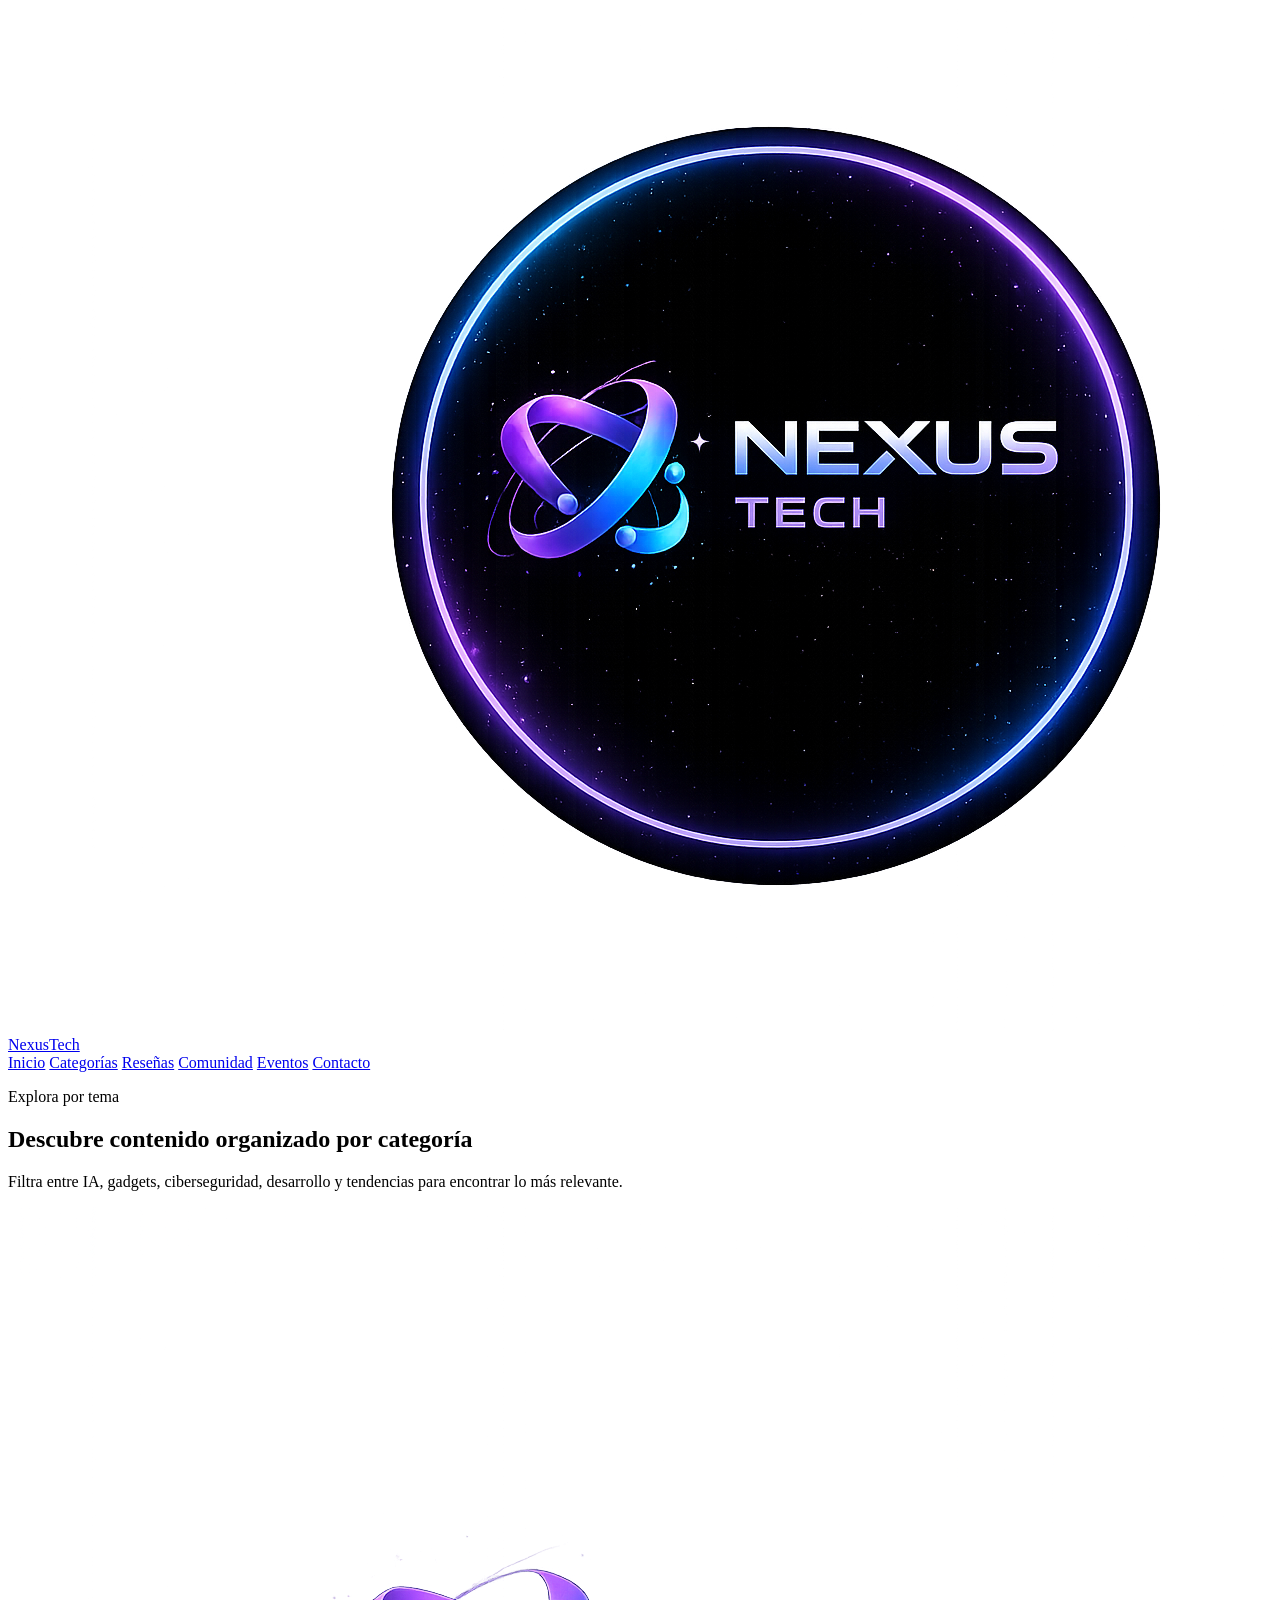
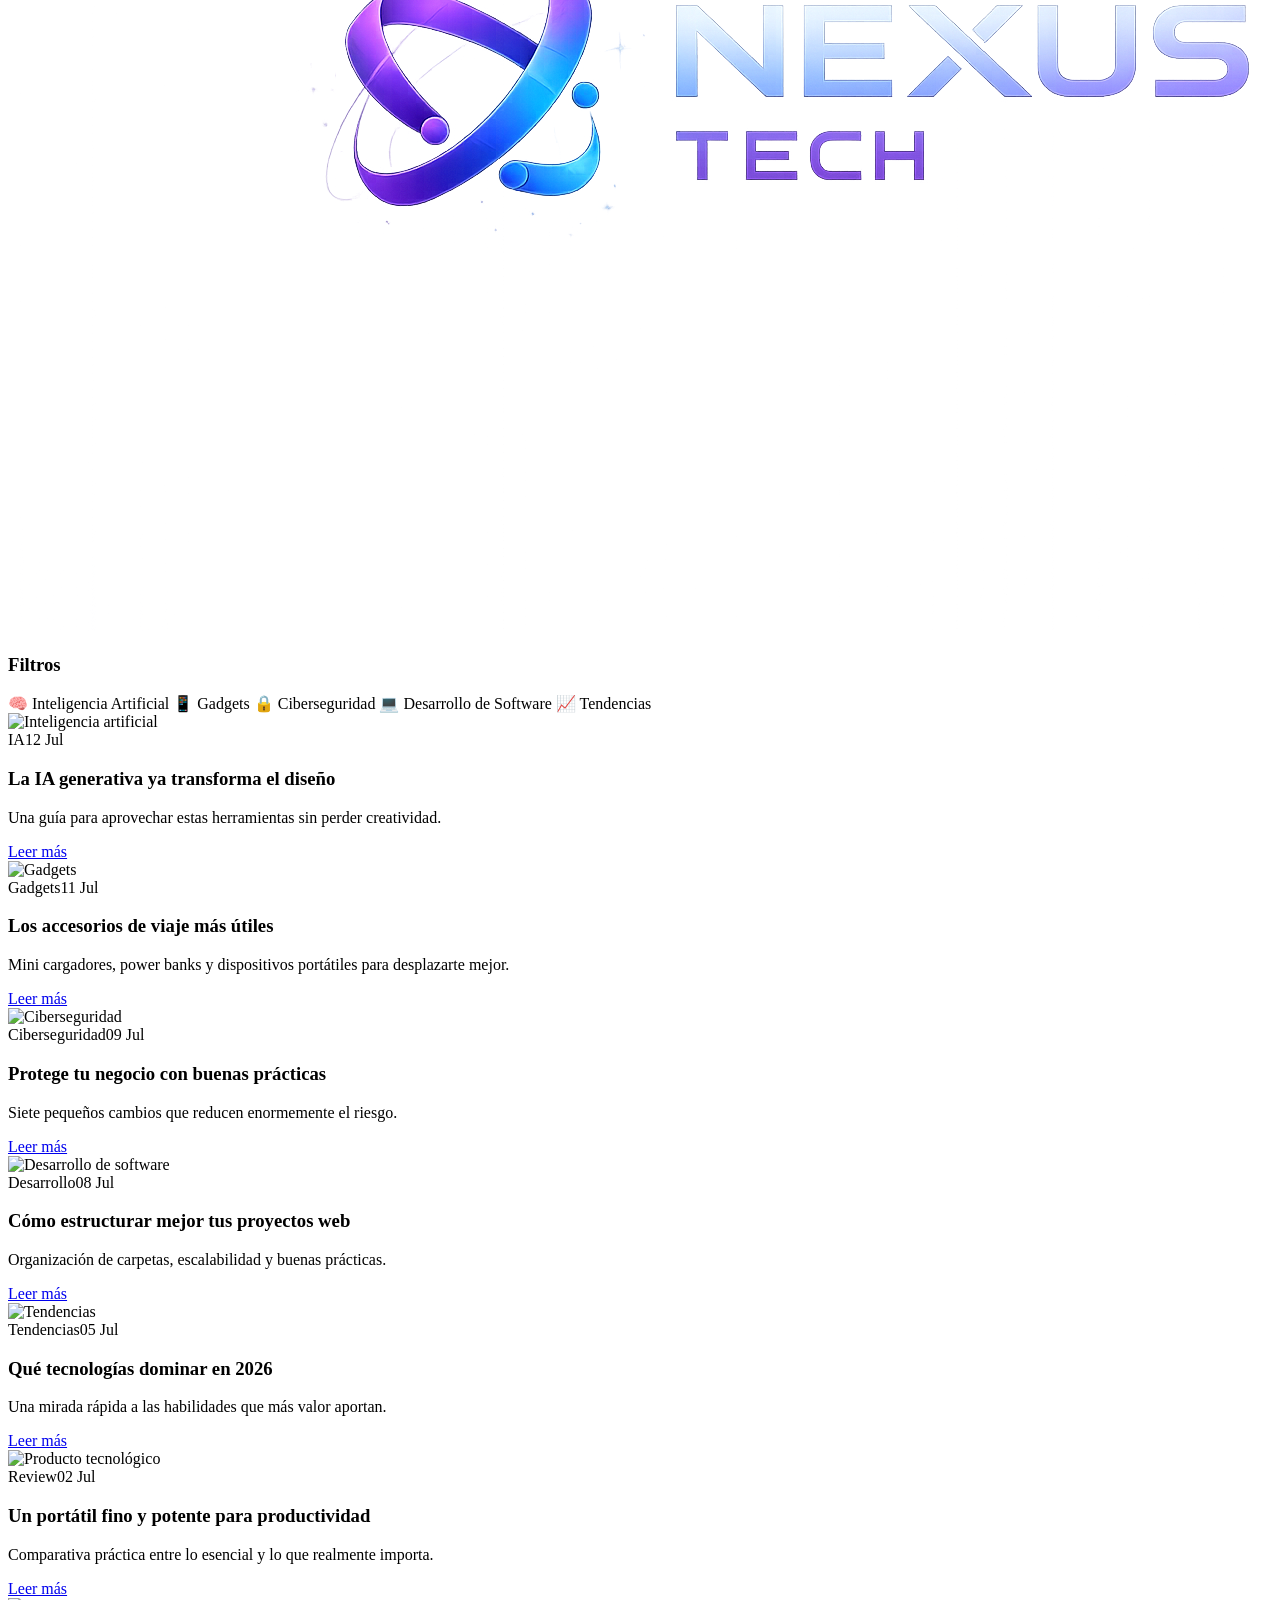
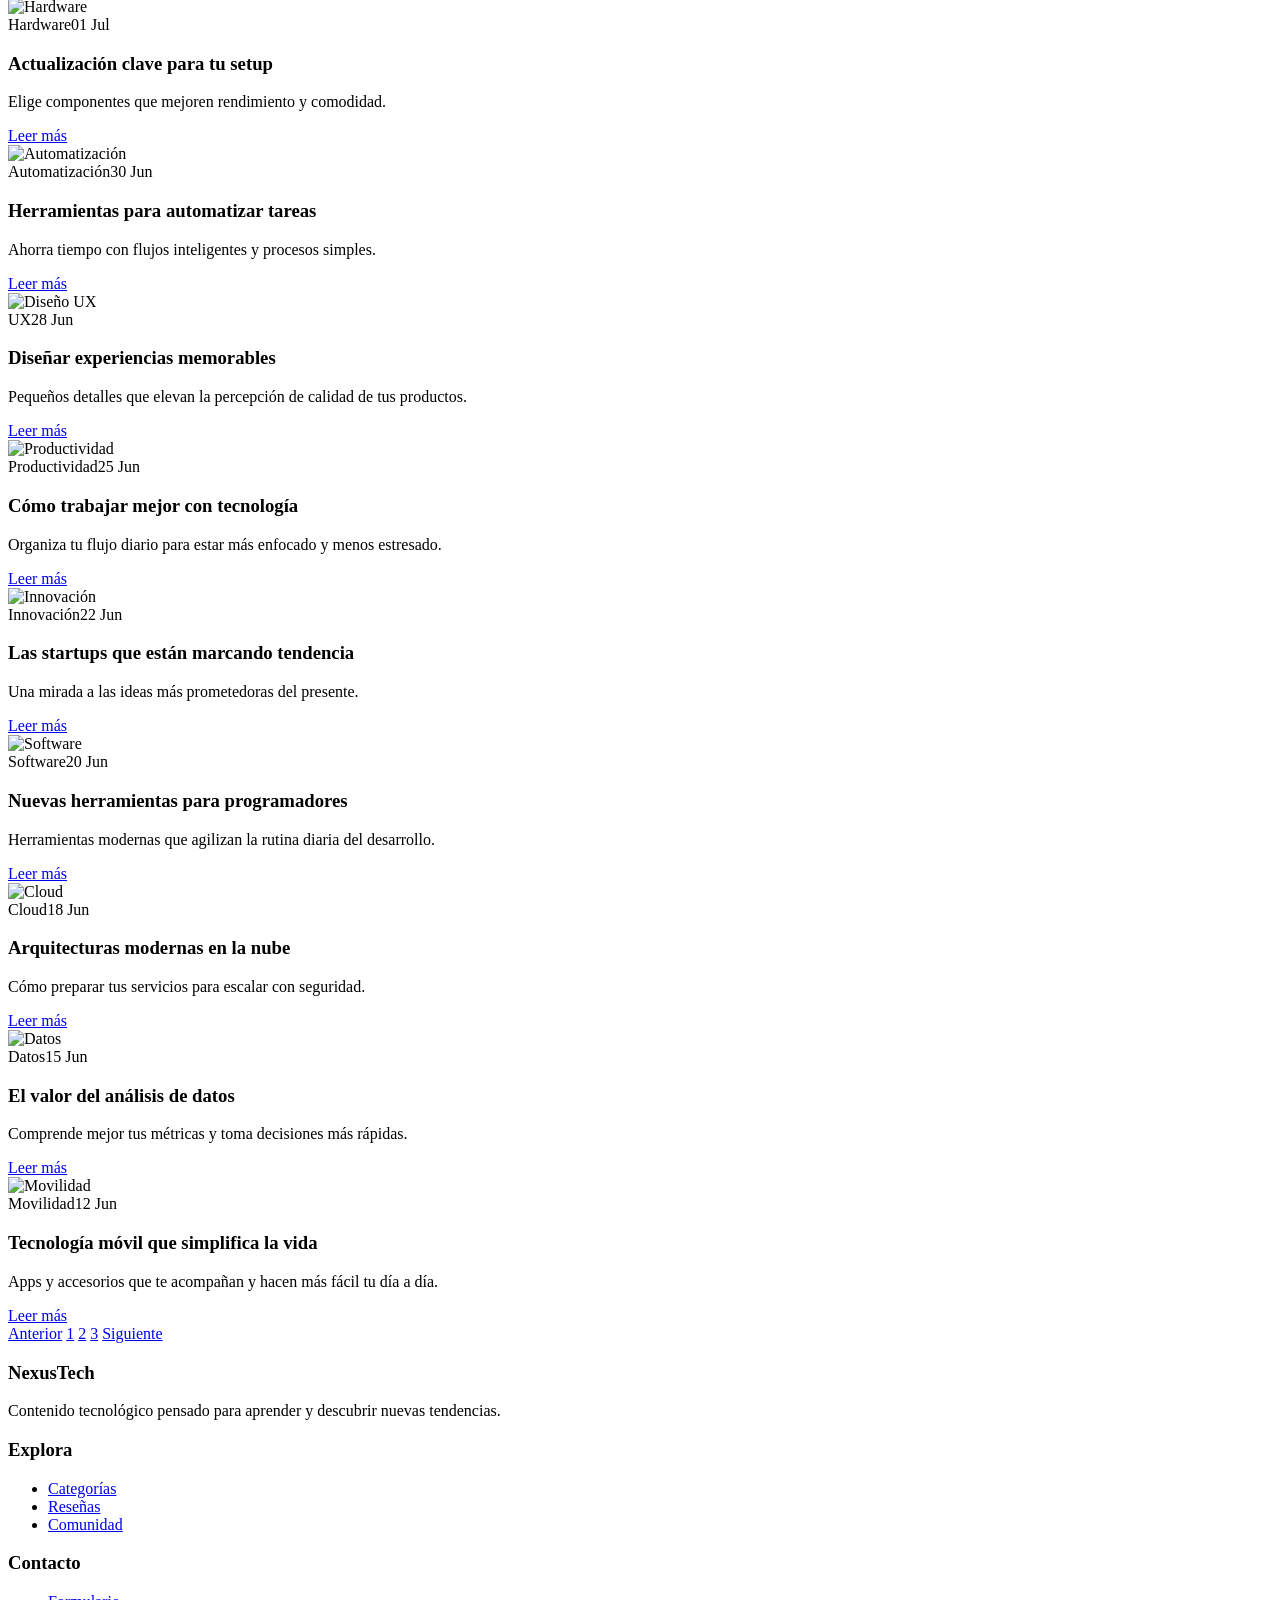
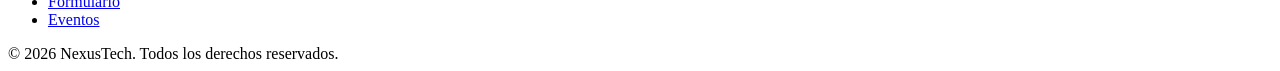
==== pages/categorias.html @ e72a9752 "feat: implementar página de categorías" ====
<!DOCTYPE html>
<html lang="es">
  <head>
    <meta charset="UTF-8" />
    <meta name="viewport" content="width=device-width, initial-scale=1.0" />
    <title>NexusTech | Categorías</title>
    <link rel="stylesheet" href="../assets/css/main.css" />
  </head>
  <body>
    <header class="site-header container">
      <a class="brand" href="../index.html">
        <img src="../assets/img/logo2.png" alt="Logo de NexusTech" />
        <span>NexusTech</span>
      </a>
      <nav class="site-nav" aria-label="Navegación principal">
        <a class="site-nav__link" href="../index.html">Inicio</a>
        <a class="site-nav__link site-nav__link--active" href="categorias.html">Categorías</a>
        <a class="site-nav__link" href="resenas.html">Reseñas</a>
        <a class="site-nav__link" href="comunidad.html">Comunidad</a>
        <a class="site-nav__link" href="eventos.html">Eventos</a>
        <a class="site-nav__link" href="contacto.html">Contacto</a>
      </nav>
    </header>

    <main class="page-main container">
      <section class="hero">
        <div class="hero__content">
          <p class="hero__eyebrow">Explora por tema</p>
          <h1 class="hero__headline">Descubre contenido organizado por categoría</h1>
          <p class="hero__text">Filtra entre IA, gadgets, ciberseguridad, desarrollo y tendencias para encontrar lo más relevante.</p>
        </div>
        <div class="hero__media">
          <img src="../assets/img/logo.png" alt="Ilustración de NexusTech" />
        </div>
      </section>

      <section class="section page-main--split">
        <aside class="sidebar">
          <h3>Filtros</h3>
          <div class="filter-list">
            <span class="filter-item">🧠 Inteligencia Artificial</span>
            <span class="filter-item">📱 Gadgets</span>
            <span class="filter-item">🔒 Ciberseguridad</span>
            <span class="filter-item">💻 Desarrollo de Software</span>
            <span class="filter-item">📈 Tendencias</span>
          </div>
        </aside>

        <div class="page-grid">
                    <div class="card-grid card-grid--compact">
            <article class="card">
              <img class="card__image" src="https://images.unsplash.com/photo-1677442136019-21780ecad995?auto=format&fit=crop&w=800&q=80" alt="Inteligencia artificial" />
              <div class="card__body">
                <div class="card__meta"><span>IA</span><span>12 Jul</span></div>
                <h3 class="card__title">La IA generativa ya transforma el diseño</h3>
                <p class="card__desc">Una guía para aprovechar estas herramientas sin perder creatividad.</p>
                <a class="btn btn--primary" href="#">Leer más</a>
              </div>
            </article>
            <article class="card">
              <img class="card__image" src="https://images.unsplash.com/photo-1518770660439-4636190af475?auto=format&fit=crop&w=800&q=80" alt="Gadgets" />
              <div class="card__body">
                <div class="card__meta"><span>Gadgets</span><span>11 Jul</span></div>
                <h3 class="card__title">Los accesorios de viaje más útiles</h3>
                <p class="card__desc">Mini cargadores, power banks y dispositivos portátiles para desplazarte mejor.</p>
                <a class="btn btn--primary" href="#">Leer más</a>
              </div>
            </article>
            <article class="card">
              <img class="card__image" src="https://images.unsplash.com/photo-1563013544-824ae1b704d3?auto=format&fit=crop&w=800&q=80" alt="Ciberseguridad" />
              <div class="card__body">
                <div class="card__meta"><span>Ciberseguridad</span><span>09 Jul</span></div>
                <h3 class="card__title">Protege tu negocio con buenas prácticas</h3>
                <p class="card__desc">Siete pequeños cambios que reducen enormemente el riesgo.</p>
                <a class="btn btn--primary" href="#">Leer más</a>
              </div>
            </article>
            <article class="card">
              <img class="card__image" src="https://images.unsplash.com/photo-1498050108023-c5249f4df085?auto=format&fit=crop&w=800&q=80" alt="Desarrollo de software" />
              <div class="card__body">
                <div class="card__meta"><span>Desarrollo</span><span>08 Jul</span></div>
                <h3 class="card__title">Cómo estructurar mejor tus proyectos web</h3>
                <p class="card__desc">Organización de carpetas, escalabilidad y buenas prácticas.</p>
                <a class="btn btn--primary" href="#">Leer más</a>
              </div>
            </article>
            <article class="card">
              <img class="card__image" src="https://images.unsplash.com/photo-1516321497487-e288fb19713f?auto=format&fit=crop&w=800&q=80" alt="Tendencias" />
              <div class="card__body">
                <div class="card__meta"><span>Tendencias</span><span>05 Jul</span></div>
                <h3 class="card__title">Qué tecnologías dominar en 2026</h3>
                <p class="card__desc">Una mirada rápida a las habilidades que más valor aportan.</p>
                <a class="btn btn--primary" href="#">Leer más</a>
              </div>
            </article>
            <article class="card">
              <img class="card__image" src="https://images.unsplash.com/photo-1526378722484-bd91ca387e72?auto=format&fit=crop&w=800&q=80" alt="Producto tecnológico" />
              <div class="card__body">
                <div class="card__meta"><span>Review</span><span>02 Jul</span></div>
                <h3 class="card__title">Un portátil fino y potente para productividad</h3>
                <p class="card__desc">Comparativa práctica entre lo esencial y lo que realmente importa.</p>
                <a class="btn btn--primary" href="#">Leer más</a>
              </div>
            </article>
            <article class="card">
              <img class="card__image" src="https://images.unsplash.com/photo-1516321318423-f06f85e504b3?auto=format&fit=crop&w=800&q=80" alt="Hardware" />
              <div class="card__body">
                <div class="card__meta"><span>Hardware</span><span>01 Jul</span></div>
                <h3 class="card__title">Actualización clave para tu setup</h3>
                <p class="card__desc">Elige componentes que mejoren rendimiento y comodidad.</p>
                <a class="btn btn--primary" href="#">Leer más</a>
              </div>
            </article>
            <article class="card">
              <img class="card__image" src="https://images.unsplash.com/photo-1545239351-1141bd82e8a6?auto=format&fit=crop&w=800&q=80" alt="Automatización" />
              <div class="card__body">
                <div class="card__meta"><span>Automatización</span><span>30 Jun</span></div>
                <h3 class="card__title">Herramientas para automatizar tareas</h3>
                <p class="card__desc">Ahorra tiempo con flujos inteligentes y procesos simples.</p>
                <a class="btn btn--primary" href="#">Leer más</a>
              </div>
            </article>
            <article class="card">
              <img class="card__image" src="https://images.unsplash.com/photo-1515879218367-8466d910aaa4?auto=format&fit=crop&w=800&q=80" alt="Diseño UX" />
              <div class="card__body">
                <div class="card__meta"><span>UX</span><span>28 Jun</span></div>
                <h3 class="card__title">Diseñar experiencias memorables</h3>
                <p class="card__desc">Pequeños detalles que elevan la percepción de calidad de tus productos.</p>
                <a class="btn btn--primary" href="#">Leer más</a>
              </div>
            </article>
            <article class="card">
              <img class="card__image" src="https://images.unsplash.com/photo-1552664730-d307ca884978?auto=format&fit=crop&w=800&q=80" alt="Productividad" />
              <div class="card__body">
                <div class="card__meta"><span>Productividad</span><span>25 Jun</span></div>
                <h3 class="card__title">Cómo trabajar mejor con tecnología</h3>
                <p class="card__desc">Organiza tu flujo diario para estar más enfocado y menos estresado.</p>
                <a class="btn btn--primary" href="#">Leer más</a>
              </div>
            </article>
            <article class="card">
              <img class="card__image" src="https://images.unsplash.com/photo-1518770660439-4636190af475?auto=format&fit=crop&w=800&q=80" alt="Innovación" />
              <div class="card__body">
                <div class="card__meta"><span>Innovación</span><span>22 Jun</span></div>
                <h3 class="card__title">Las startups que están marcando tendencia</h3>
                <p class="card__desc">Una mirada a las ideas más prometedoras del presente.</p>
                <a class="btn btn--primary" href="#">Leer más</a>
              </div>
            </article>
            <article class="card">
              <img class="card__image" src="https://images.unsplash.com/photo-1498050108023-c5249f4df085?auto=format&fit=crop&w=800&q=80" alt="Software" />
              <div class="card__body">
                <div class="card__meta"><span>Software</span><span>20 Jun</span></div>
                <h3 class="card__title">Nuevas herramientas para programadores</h3>
                <p class="card__desc">Herramientas modernas que agilizan la rutina diaria del desarrollo.</p>
                <a class="btn btn--primary" href="#">Leer más</a>
              </div>
            </article>
            <article class="card">
              <img class="card__image" src="https://images.unsplash.com/photo-1518770660439-4636190af475?auto=format&fit=crop&w=800&q=80" alt="Cloud" />
              <div class="card__body">
                <div class="card__meta"><span>Cloud</span><span>18 Jun</span></div>
                <h3 class="card__title">Arquitecturas modernas en la nube</h3>
                <p class="card__desc">Cómo preparar tus servicios para escalar con seguridad.</p>
                <a class="btn btn--primary" href="#">Leer más</a>
              </div>
            </article>
            <article class="card">
              <img class="card__image" src="https://images.unsplash.com/photo-1516321497487-e288fb19713f?auto=format&fit=crop&w=800&q=80" alt="Datos" />
              <div class="card__body">
                <div class="card__meta"><span>Datos</span><span>15 Jun</span></div>
                <h3 class="card__title">El valor del análisis de datos</h3>
                <p class="card__desc">Comprende mejor tus métricas y toma decisiones más rápidas.</p>
                <a class="btn btn--primary" href="#">Leer más</a>
              </div>
            </article>
            <article class="card">
              <img class="card__image" src="https://images.unsplash.com/photo-1526379095098-d400fd0bf935?auto=format&fit=crop&w=800&q=80" alt="Movilidad" />
              <div class="card__body">
                <div class="card__meta"><span>Movilidad</span><span>12 Jun</span></div>
                <h3 class="card__title">Tecnología móvil que simplifica la vida</h3>
                <p class="card__desc">Apps y accesorios que te acompañan y hacen más fácil tu día a día.</p>
                <a class="btn btn--primary" href="#">Leer más</a>
              </div>
            </article>
          </div>
          <div class="pagination" aria-label="Paginación">
            <a class="pagination__item" href="#">Anterior</a>
            <a class="pagination__item pagination__item--active" href="#">1</a>
            <a class="pagination__item" href="#">2</a>
            <a class="pagination__item" href="#">3</a>
            <a class="pagination__item" href="#">Siguiente</a>
          </div>
        </div>
      </section>
    </main>

    <footer class="site-footer">
      <div class="site-footer__content container">
        <div>
          <h3>NexusTech</h3>
          <p>Contenido tecnológico pensado para aprender y descubrir nuevas tendencias.</p>
        </div>
        <div>
          <h3>Explora</h3>
          <ul>
            <li><a href="categorias.html">Categorías</a></li>
            <li><a href="resenas.html">Reseñas</a></li>
            <li><a href="comunidad.html">Comunidad</a></li>
          </ul>
        </div>
        <div>
          <h3>Contacto</h3>
          <ul>
            <li><a href="contacto.html">Formulario</a></li>
            <li><a href="eventos.html">Eventos</a></li>
          </ul>
        </div>
      </div>
      <div class="site-footer__bottom">© 2026 NexusTech. Todos los derechos reservados.</div>
    </footer>
  </body>
</html>
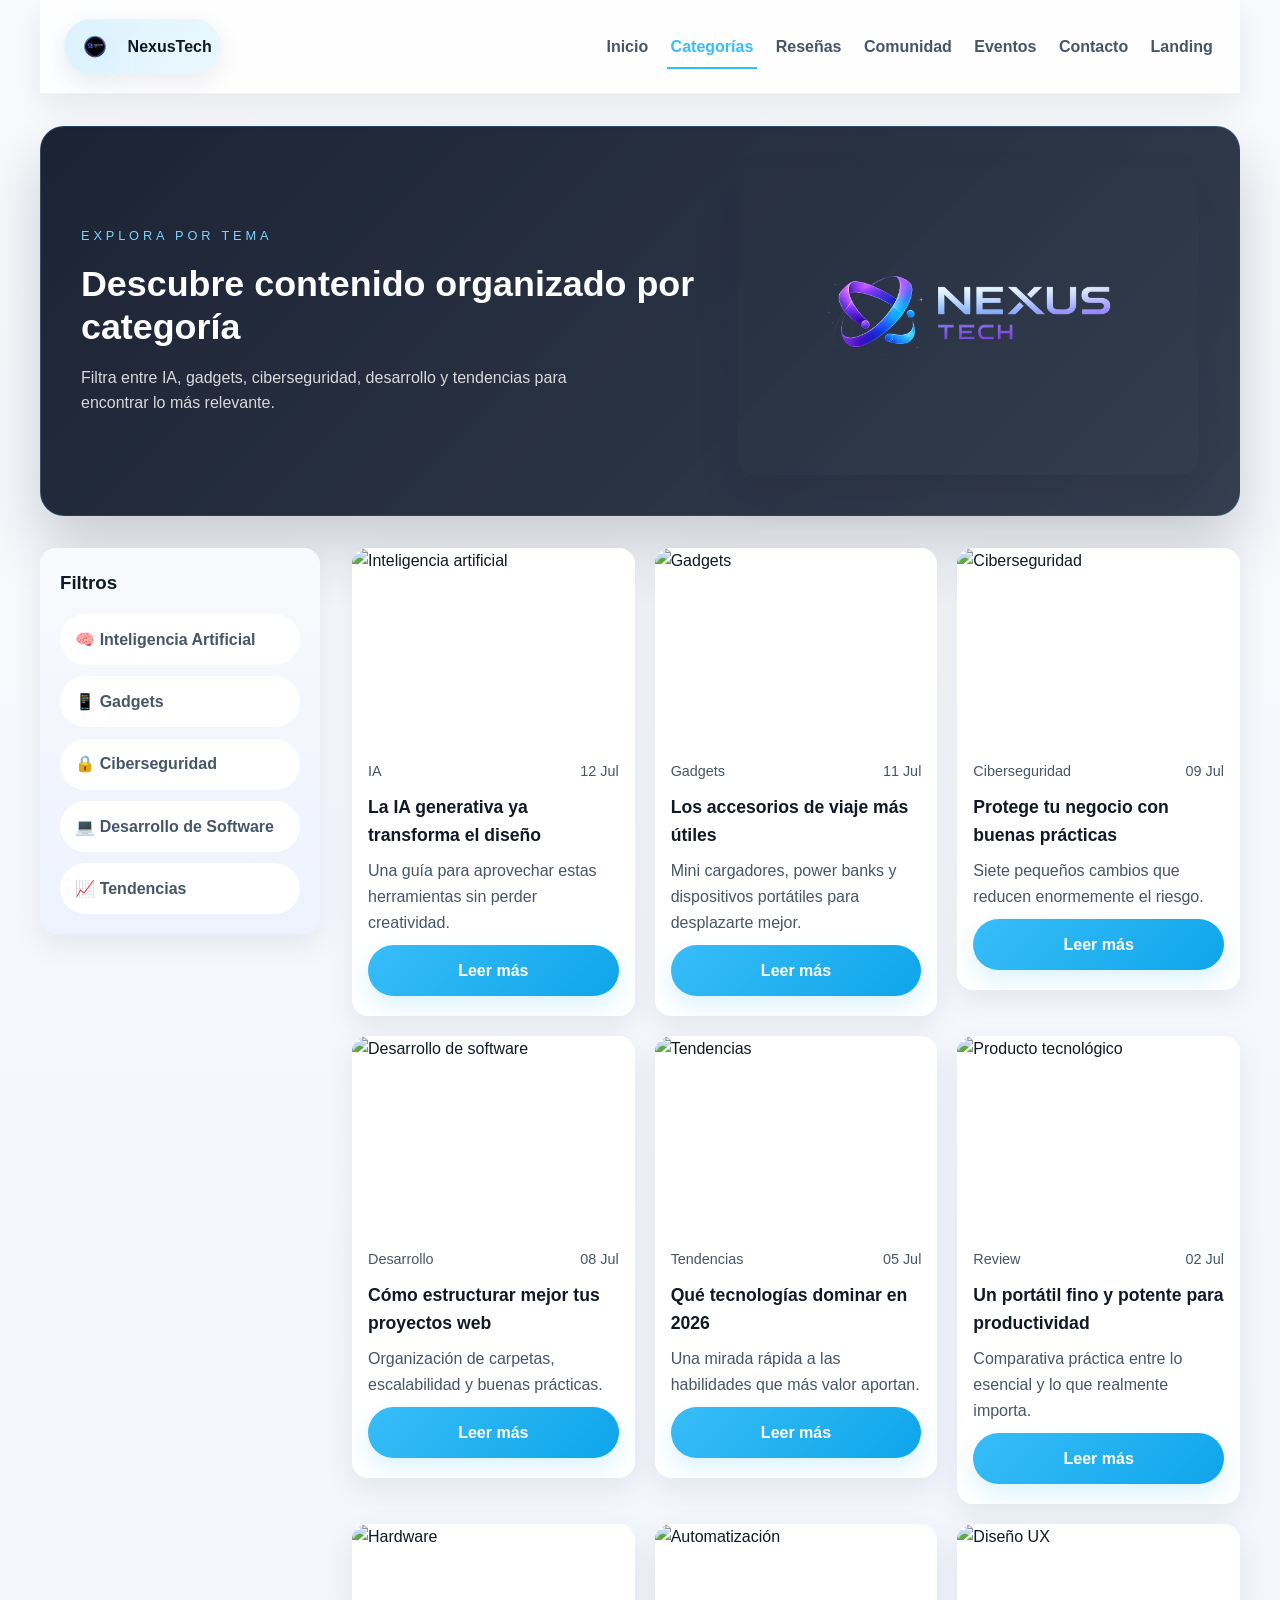
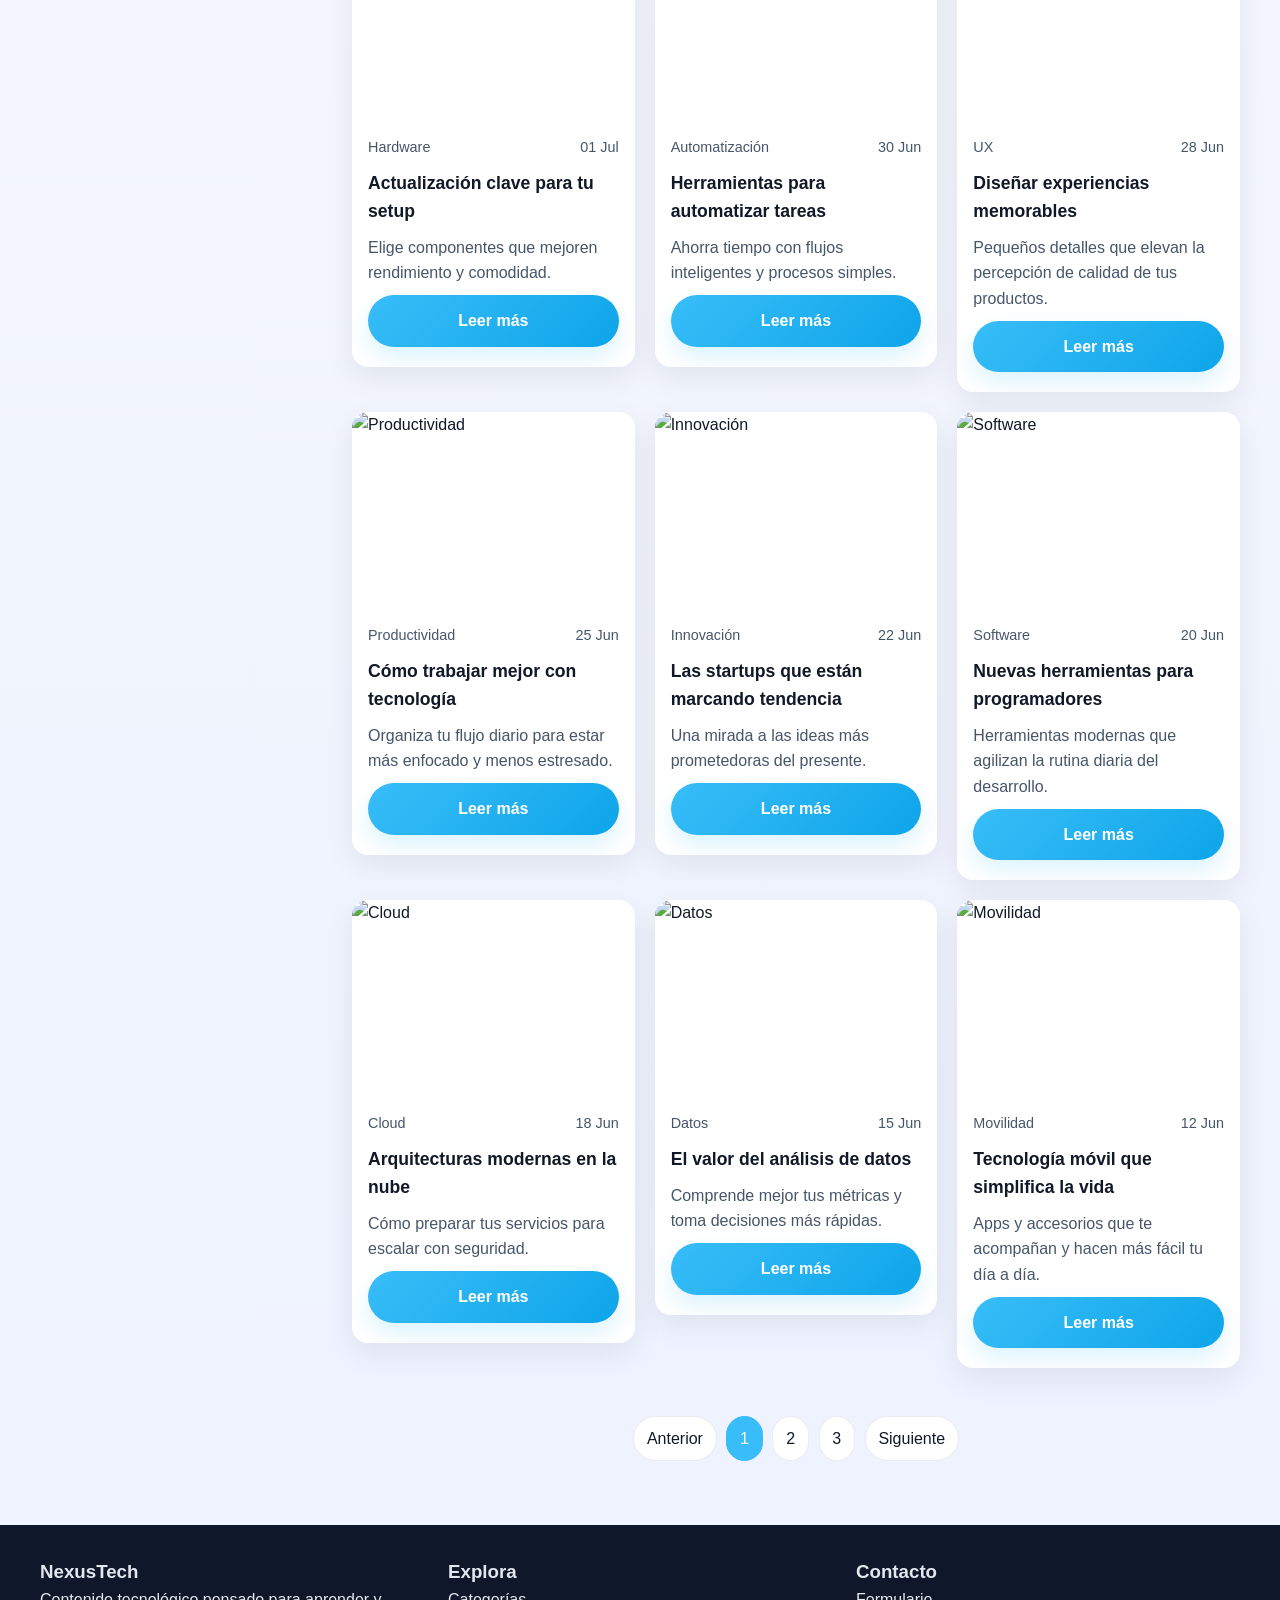
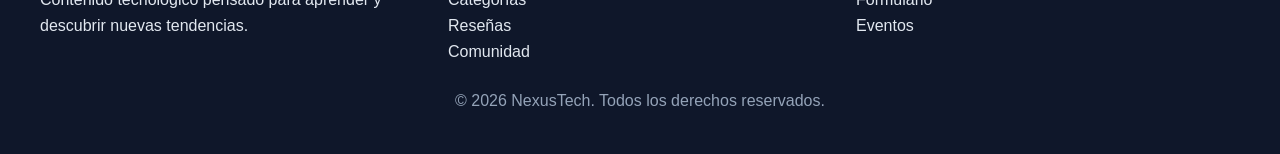
==== commit 8cefa6e5: ":sparkles: feat: Examen" ====
--- a/pages/categorias.html
+++ b/pages/categorias.html
@@ -19,6 +19,8 @@
         <a class="site-nav__link" href="comunidad.html">Comunidad</a>
         <a class="site-nav__link" href="eventos.html">Eventos</a>
         <a class="site-nav__link" href="contacto.html">Contacto</a>
+        <a class="site-nav__link " href="landing.html">Landing</a>
+
       </nav>
     </header>
 
--- a/assets/css/main.css
+++ b/assets/css/main.css
@@ -0,0 +1,609 @@
+@import url("layout.css");
+@import url("components.css");
+@import url("responsive.css");
+:root {
+  --color-accent: #38bdf8;
+  --color-dark: #0f172a;
+  --color-text: #111827;
+  --color-muted: #475569;
+  --shadow-sm: 0 10px 30px rgba(15, 23, 42, 0.08);
+  --shadow-md: 0 20px 40px rgba(15, 23, 42, 0.12);
+  --shadow-xl: 0 30px 60px rgba(15, 23, 42, 0.2);
+}
+
+* {
+  box-sizing: border-box;
+  margin: 0;
+  padding: 0;
+}
+
+body {
+  font-family: "Segoe UI", Tahoma, Geneva, Verdana, sans-serif;
+  background: linear-gradient(180deg, #f8fafc 0%, #eef2ff 100%);
+  color: var(--color-text);
+  line-height: 1.6;
+ 
+}
+
+a {
+  color: inherit;
+  text-decoration: none;
+}
+
+img {
+  display: block;
+  max-width: 100%;
+}
+
+ul {
+  list-style: none;
+}
+
+.container {
+  width: min(1200px, calc(100% - 2rem));
+  margin: 0 auto;
+}
+
+.page-main {
+  padding: 2rem 0 4rem;
+}
+
+.page-main--split {
+  display: grid;
+  grid-template-columns: minmax(220px, 280px) 1fr;
+  gap: 2rem;
+  align-items: start;
+}
+
+.site-header {
+  display: flex;
+  justify-content: space-between;
+  align-items: center;
+  gap: 1rem;
+  padding: 1.2rem 1.5rem;
+  background: rgba(255, 255, 255, 0.8);
+  backdrop-filter: blur(16px);
+  position: sticky;
+  top: 0;
+  z-index: 20;
+  box-shadow: 0 10px 30px rgba(15, 23, 42, 0.08);
+}
+
+.brand {
+  display: inline-flex;
+  align-items: center;
+  gap: 0.75rem;
+  font-weight: 700;
+  color: var(--color-text);
+}
+
+.brand img {
+  width: 42px;
+  height: 42px;
+}
+
+.site-nav {
+  display: flex;
+  gap: 1rem;
+  flex-wrap: wrap;
+}
+
+.site-nav__link {
+  position: relative;
+  padding: 0.35rem 0.2rem;
+  font-weight: 600;
+  color: var(--color-muted);
+  transition: color 0.2s ease;
+}
+
+.site-nav__link::after {
+  content: "";
+  position: absolute;
+  left: 0;
+  bottom: -0.25rem;
+  width: 100%;
+  height: 2px;
+  background: var(--color-accent);
+  transform: scaleX(0);
+  transform-origin: center;
+  transition: transform 0.2s ease;
+}
+
+.site-nav__link:hover,
+.site-nav__link--active {
+  color: var(--color-accent);
+}
+
+.site-nav__link:hover::after,
+.site-nav__link--active::after {
+  transform: scaleX(1);
+}
+
+.hero {
+  display: grid;
+  grid-template-columns: 1.15fr 0.85fr;
+  gap: 2rem;
+  align-items: center;
+  padding: 2.5rem;
+  border-radius: 1.5rem;
+  background: linear-gradient(135deg, rgba(15, 23, 42, 0.95), rgba(30, 41, 59, 0.9));
+  color: white;
+  box-shadow: var(--shadow-xl);
+  
+}
+
+.hero_landing {
+  display: grid;
+  grid-template-columns: 1.15fr 0.85fr;
+    gap: 2rem;
+  align-items: center;
+  padding: 2.5rem;
+  border-radius: 1.5rem;
+  color: white;
+  box-shadow: var(--shadow-xl);
+  height: 100vh;
+  background-image:linear-gradient(rgb(0, 0, 0, 0.5),rgb(0, 0, 0, 0.5)), url("/assets/img/innovacion-tecnologica.jpg");
+  background-size: cover;
+  background-position: center;
+  
+}
+
+
+
+
+
+
+
+.hero__content {
+  display: flex;
+  flex-direction: column;
+  gap: 1rem;
+}
+
+.hero__eyebrow {
+  font-size: 0.8rem;
+  letter-spacing: 0.3em;
+  text-transform: uppercase;
+  color: #7dd3fc;
+}
+
+.hero__headline {
+  font-size: clamp(1.8rem, 2.8vw, 2.8rem);
+  line-height: 1.2;
+}
+
+.hero__text {
+  color: rgba(255, 255, 255, 0.82);
+  max-width: 60ch;
+}
+
+.hero_landing__text {
+  color: rgba(255, 255, 255, 0.82);
+  max-width: 60rem;
+}
+
+.hero__actions {
+  display: flex;
+  gap: 1rem;
+  flex-wrap: wrap;
+  margin-top: 0.5rem;
+}
+
+.hero__media img {
+  width: 100%;
+  border-radius: 1.25rem;
+  box-shadow: var(--shadow-md);
+}
+
+.section {
+  margin-top: 2rem;
+}
+
+.section__header {
+  display: flex;
+  justify-content: space-between;
+  align-items: center;
+  margin-bottom: 1rem;
+}
+
+.section__header h2,
+.section__header h3 {
+  font-size: 1.35rem;
+}
+
+.card-grid {
+  display: grid;
+  grid-template-columns: repeat(3, minmax(0, 1fr));
+  gap: 1.25rem;
+  align-items: start;
+}
+
+.card-grid--compact {
+  grid-template-columns: repeat(3, minmax(0, 1fr));
+}
+
+.page-grid {
+  display: grid;
+  gap: 1.5rem;
+}
+
+.page-grid--2 {
+  grid-template-columns: repeat(2, minmax(0, 1fr));
+}
+
+.sidebar {
+  background: linear-gradient(180deg, #f8fafc, #eef2ff);
+  padding: 1.25rem;
+  border-radius: 1rem;
+  box-shadow: var(--shadow-sm);
+}
+
+.filter-list {
+  display: flex;
+  flex-direction: column;
+  gap: 0.7rem;
+  margin-top: 1rem;
+}
+
+.filter-item {
+  display: inline-flex;
+  align-items: center;
+  gap: 0.7rem;
+  padding: 0.8rem 0.95rem;
+  border-radius: 999px;
+  background: white;
+  color: var(--color-muted);
+  font-weight: 600;
+}
+
+.pagination {
+  display: flex;
+  justify-content: center;
+  gap: 0.6rem;
+  margin-top: 1.5rem;
+  flex-wrap: wrap;
+}
+
+.pagination__item {
+  min-width: 2.25rem;
+  padding: 0.55rem 0.8rem;
+  border-radius: 999px;
+  text-align: center;
+  background: white;
+  color: var(--color-text);
+  border: 1px solid rgba(15, 23, 42, 0.08);
+}
+
+.pagination__item--active {
+  background: var(--color-accent);
+  color: white;
+  border-color: var(--color-accent);
+}
+
+.site-footer {
+  padding: 2rem 1.5rem 2.5rem;
+  background: var(--color-dark);
+  color: #e2e8f0;
+}
+
+.site-footer__content {
+  display: grid;
+  grid-template-columns: repeat(3, minmax(0, 1fr));
+  gap: 1.5rem;
+  max-width: 1200px;
+  margin: 0 auto;
+}
+
+.site-footer__bottom {
+  text-align: center;
+  margin-top: 1.5rem;
+  color: #94a3b8;
+}
+
+.contact-layout {
+  display: grid;
+  grid-template-columns: 1.1fr 0.9fr;
+  gap: 1.5rem;
+}
+
+.contact-card,
+.review-card,
+.forum-card,
+.event-card,
+.table-card {
+  background: white;
+  border-radius: 1rem;
+  padding: 1.25rem;
+  box-shadow: var(--shadow-sm);
+}
+
+.btn {
+  display: inline-flex;
+  align-items: center;
+  justify-content: center;
+  padding: 0.8rem 1.2rem;
+  border-radius: 999px;
+  font-weight: 700;
+  transition: transform 0.2s ease, box-shadow 0.2s ease, background 0.2s ease;
+  cursor: pointer;
+}
+
+.btn:hover {
+  transform: translateY(-2px);
+  box-shadow: var(--shadow-sm);
+}
+
+.btn--primary {
+  background: linear-gradient(135deg, var(--color-accent), #0ea5e9);
+  color: white;
+}
+
+.btn--secondary {
+  background: white;
+  color: var(--color-dark);
+}
+
+.card {
+  display: flex;
+  flex-direction: column;
+  gap: 1rem;
+  border-radius: 1rem;
+  overflow: hidden;
+  background: white;
+  box-shadow: var(--shadow-sm);
+  transition: transform 0.25s ease, box-shadow 0.25s ease;
+}
+
+.card:hover {
+  transform: translateY(-6px);
+  box-shadow: var(--shadow-md);
+}
+
+.card__image {
+  height: 180px;
+  object-fit: cover;
+}
+
+.card__body {
+  padding: 1rem 1rem 1.25rem;
+  display: flex;
+  flex-direction: column;
+  gap: 0.6rem;
+}
+
+.card__meta {
+  display: flex;
+  justify-content: space-between;
+  gap: 0.75rem;
+  font-size: 0.9rem;
+  color: var(--color-muted);
+}
+
+.card__title {
+  font-size: 1.1rem;
+  color: var(--color-text);
+}
+
+.card__desc {
+  color: var(--color-muted);
+}
+
+.text-link {
+  color: var(--color-accent);
+  font-weight: 600;
+}
+
+.review-card {
+  display: flex;
+  flex-direction: column;
+  gap: 0.7rem;
+}
+
+.review-card__stars {
+  color: #f59e0b;
+  font-size: 1.1rem;
+  letter-spacing: 0.1em;
+}
+
+.table-card {
+  overflow-x: auto;
+}
+
+.table {
+  width: 100%;
+  border-collapse: collapse;
+  min-width: 560px;
+}
+
+.table th,
+.table td {
+  padding: 0.9rem;
+  border-bottom: 1px solid #e2e8f0;
+  text-align: left;
+}
+
+.table th {
+  background: #f8fafc;
+  color: var(--color-text);
+}
+
+/* Acordeón artículos (moved from inline) */
+.card-toggle { display: none; }
+.card-more {
+  max-height: 0;
+  overflow: hidden;
+  opacity: 0;
+  transition: max-height 320ms ease, opacity 240ms ease, margin-top 200ms ease;
+  margin-top: 0;
+}
+/* Cuando el radio dentro del mismo .card__body esté checked, mostrar el panel */
+.card__body .card-toggle:checked ~ .card-more {
+  max-height: 1000px;
+  opacity: 1;
+  margin-top: 0.75rem;
+}
+.card-more .close-label { display: inline-block; margin-right: 1rem; cursor: pointer; color: inherit; text-decoration: underline; }
+
+@media (min-width: 801px) {
+  .card-more { background: transparent; }
+}
+
+.forum-card,
+.event-card {
+  display: flex;
+  flex-direction: column;
+  gap: 0.7rem;
+}
+
+.event-card__meta {
+  color: var(--color-accent);
+  font-weight: 700;
+}
+
+.contact-form {
+  display: flex;
+  flex-direction: column;
+  gap: 1rem;
+}
+
+.field {
+  display: flex;
+  flex-direction: column;
+  gap: 0.4rem;
+}
+
+.field__label {
+  font-weight: 700;
+}
+
+.field__input,
+.field__textarea {
+  padding: 0.85rem 1rem;
+  border: 1px solid rgba(15, 23, 42, 0.16);
+  border-radius: 0.8rem;
+  background: #f8fafc;
+  transition: border-color 0.2s ease, box-shadow 0.2s ease;
+}
+
+.field__input:focus,
+.field__textarea:focus {
+  outline: none;
+  border-color: var(--color-accent);
+  box-shadow: 0 0 0 4px rgba(56, 189, 248, 0.15);
+}
+
+.field__input:valid,
+.field__textarea:valid {
+  border-color: #16a34a;
+}
+
+.field__input:invalid,
+.field__textarea:invalid {
+  border-color: #dc2626;
+}
+
+.map-card img {
+  width: 100%;
+  height: 240px;
+  object-fit: cover;
+  border-radius: 1rem;
+}
+
+.social-links {
+  display: flex;
+  gap: 0.75rem;
+  flex-wrap: wrap;
+  margin-top: 1rem;
+}
+
+.social-link {
+  padding: 0.7rem 1rem;
+  border-radius: 999px;
+  background: #f8fafc;
+  color: var(--color-text);
+  transition: transform 0.2s ease, background 0.2s ease;
+}
+
+.social-link:hover {
+  transform: translateY(-2px);
+  background: var(--color-accent);
+  color: white;
+}
+
+.calendar-grid {
+  display: grid;
+  grid-template-columns: repeat(7, minmax(0, 1fr));
+  gap: 0.5rem;
+}
+
+.calendar-cell {
+  padding: 0.8rem;
+  text-align: center;
+  border-radius: 0.7rem;
+  background: #f8fafc;
+}
+
+.calendar-cell--active {
+  background: var(--color-accent);
+  color: white;
+}
+
+.comment-list {
+  display: flex;
+  flex-direction: column;
+  gap: 0.75rem;
+}
+
+.comment-item {
+  padding: 0.85rem 0.95rem;
+  border-left: 3px solid var(--color-accent);
+  background: #f8fafc;
+  border-radius: 0.7rem;
+}
+
+@media (max-width: 900px) {
+  .hero,
+  .contact-layout,
+  .page-main--split {
+    grid-template-columns: 1fr;
+  }
+
+  .card-grid,
+  .card-grid--compact,
+  .site-footer__content {
+    grid-template-columns: repeat(2, minmax(0, 1fr));
+  }
+}
+
+@media (max-width: 640px) {
+  .site-header {
+    flex-direction: column;
+    align-items: flex-start;
+  }
+
+  .site-nav {
+    width: 100%;
+    justify-content: space-between;
+  }
+
+  .page-main {
+    padding-inline: 1rem;
+  }
+
+  .hero {
+    padding: 1.4rem;
+  }
+
+  .card-grid,
+  .card-grid--compact,
+  .site-footer__content,
+  .page-grid--2 {
+    grid-template-columns: 1fr;
+  }
+
+  .section__header {
+    flex-direction: column;
+    align-items: flex-start;
+    gap: 0.5rem;
+  }
+}
